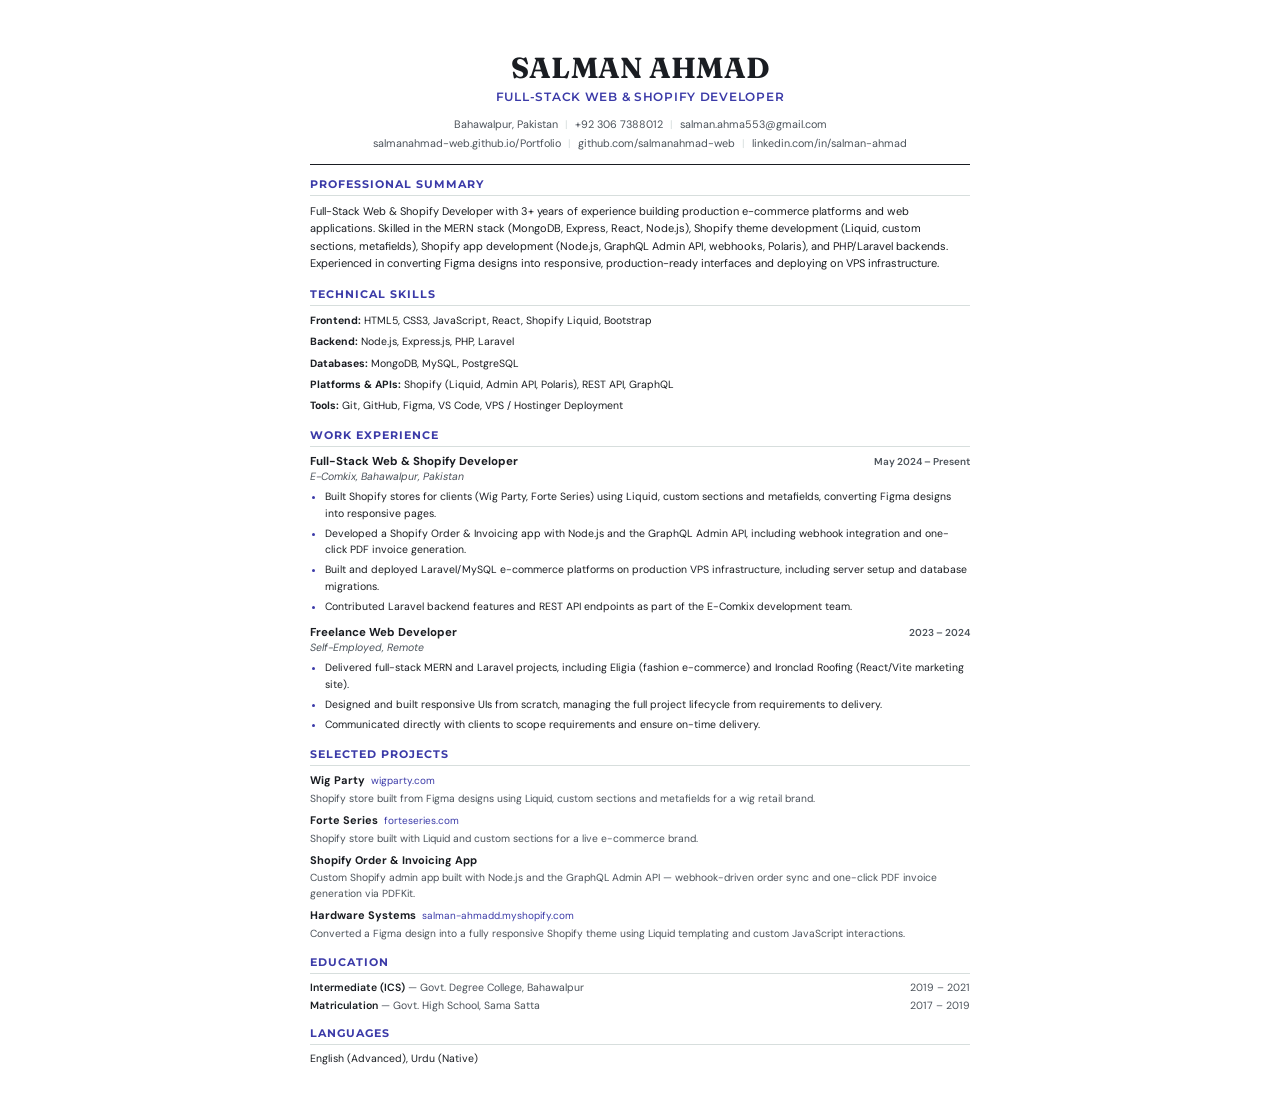
==== cv.html @ e88ec430 "feat: add ATS-friendly one-page resume source and update PDF Co-Authored-By: Claude Sonnet 5 <norepl" ====
<!DOCTYPE html>
<html lang="en">
<head>
<meta charset="UTF-8">
<title>Salman Ahmad — Resume</title>
<link rel="preconnect" href="https://fonts.googleapis.com">
<link rel="preconnect" href="https://fonts.gstatic.com" crossorigin>
<link href="https://fonts.googleapis.com/css2?family=DM+Sans:wght@400;500;600;700&family=Fraunces:wght@600;700&family=Montserrat:wght@600;700&display=swap" rel="stylesheet">
<style>
  :root{
    --ink:#1A1D22;
    --ink-soft:#4B525A;
    --line:#D7DEDD;
    --accent:#3B3AA8;
  }

  *{ box-sizing:border-box; }

  html,body{
    margin:0;
    padding:0;
    background:#fff;
    color:var(--ink);
    font-family:'DM Sans', Arial, Helvetica, sans-serif;
  }

  .page{
    width:8.27in;
    min-height:11.2in;
    margin:0 auto;
    padding:0.52in 0.7in;
  }

  a{ color:var(--accent); text-decoration:none; }
  a:hover{ text-decoration:underline; }

  /* ---------- header ---------- */
  .name{
    margin:0 0 4px;
    font-family:'Fraunces', serif;
    font-weight:700;
    font-size:29px;
    letter-spacing:.01em;
    color:var(--ink);
    text-align:center;
  }

  .title{
    margin:0 0 11px;
    font-family:'Montserrat', sans-serif;
    font-weight:600;
    font-size:12px;
    letter-spacing:.06em;
    text-transform:uppercase;
    color:var(--accent);
    text-align:center;
  }

  .contact{
    margin:0 0 2px;
    font-size:10.8px;
    line-height:1.75;
    color:var(--ink-soft);
    text-align:center;
    padding-bottom:11px;
    border-bottom:1.5px solid var(--ink);
  }

  .contact a{ color:var(--ink-soft); }
  .contact .sep{ margin:0 7px; color:var(--line); }

  /* ---------- sections ---------- */
  h2{
    margin:14px 0 7px;
    font-family:'Montserrat', sans-serif;
    font-weight:700;
    font-size:11px;
    letter-spacing:.09em;
    text-transform:uppercase;
    color:var(--accent);
    padding-bottom:4px;
    border-bottom:1px solid var(--line);
  }

  h2:first-of-type{ margin-top:12px; }

  p.summary{
    margin:0;
    font-size:11px;
    line-height:1.6;
    color:var(--ink);
  }

  /* ---------- skills ---------- */
  .skill-line{
    margin:0 0 5px;
    font-size:10.5px;
    line-height:1.55;
    color:var(--ink);
  }

  .skill-line b{
    font-weight:700;
    color:var(--ink);
  }

  /* ---------- experience / education rows ---------- */
  .entry{ margin-bottom:10px; }
  .entry:last-child{ margin-bottom:0; }

  .entry-head{
    display:flex;
    justify-content:space-between;
    align-items:baseline;
    gap:10px;
  }

  .role{
    font-weight:700;
    font-size:11.5px;
    color:var(--ink);
  }

  .date{
    flex-shrink:0;
    font-size:10px;
    font-weight:600;
    color:var(--ink-soft);
    white-space:nowrap;
  }

  .org{
    margin:1px 0 6px;
    font-size:10.5px;
    font-style:italic;
    color:var(--ink-soft);
  }

  ul.bullets{
    margin:0;
    padding-left:15px;
  }

  ul.bullets li{
    font-size:10.5px;
    line-height:1.55;
    color:var(--ink);
    margin-bottom:4px;
  }

  ul.bullets li::marker{ color:var(--accent); }

  /* ---------- projects ---------- */
  .proj{ margin-bottom:7px; }
  .proj:last-child{ margin-bottom:0; }

  .proj-head{
    font-size:11px;
    line-height:1.4;
  }

  .proj-head .proj-name{
    font-weight:700;
    color:var(--ink);
  }

  .proj-head .proj-link{
    margin-left:6px;
    font-size:10px;
  }

  .proj p{
    margin:2px 0 0;
    font-size:10.3px;
    line-height:1.5;
    color:var(--ink-soft);
  }

  /* ---------- education / languages ---------- */
  .edu-row{
    display:flex;
    justify-content:space-between;
    gap:10px;
    font-size:10.5px;
    margin-bottom:5px;
  }

  .edu-row .deg{ font-weight:600; color:var(--ink); }
  .edu-row .school{ color:var(--ink-soft); }
  .edu-row .yr{ flex-shrink:0; color:var(--ink-soft); white-space:nowrap; }

  .languages{ font-size:10.5px; color:var(--ink); }

  @media print{
    body{ -webkit-print-color-adjust:exact; print-color-adjust:exact; }
    @page{ size:A4; margin:0; }
    .page{ padding:0.5in 0.62in; width:auto; min-height:0; }
    .entry, .proj, h2{ break-inside:avoid; }
  }
</style>
</head>
<body>

<div class="page">

  <!-- HEADER -->
  <div class="name">SALMAN AHMAD</div>
  <div class="title">Full-Stack Web &amp; Shopify Developer</div>
  <div class="contact">
    Bahawalpur, Pakistan<span class="sep">|</span><a href="tel:+923067388012">+92 306 7388012</a><span class="sep">|</span><a href="mailto:salman.ahma553@gmail.com">salman.ahma553@gmail.com</a><br>
    <a href="https://salmanahmad-web.github.io/Portfolio/" target="_blank">salmanahmad-web.github.io/Portfolio</a><span class="sep">|</span><a href="https://github.com/salmanahmad-web" target="_blank">github.com/salmanahmad-web</a><span class="sep">|</span><a href="https://www.linkedin.com/in/salman-ahmad-989951346" target="_blank">linkedin.com/in/salman-ahmad</a>
  </div>

  <!-- SUMMARY -->
  <h2>Professional Summary</h2>
  <p class="summary">
    Full-Stack Web &amp; Shopify Developer with 3+ years of experience building production e-commerce platforms and web applications. Skilled in the MERN stack (MongoDB, Express, React, Node.js), Shopify theme development (Liquid, custom sections, metafields), Shopify app development (Node.js, GraphQL Admin API, webhooks, Polaris), and PHP/Laravel backends. Experienced in converting Figma designs into responsive, production-ready interfaces and deploying on VPS infrastructure.
  </p>

  <!-- SKILLS -->
  <h2>Technical Skills</h2>
  <p class="skill-line"><b>Frontend:</b> HTML5, CSS3, JavaScript, React, Shopify Liquid, Bootstrap</p>
  <p class="skill-line"><b>Backend:</b> Node.js, Express.js, PHP, Laravel</p>
  <p class="skill-line"><b>Databases:</b> MongoDB, MySQL, PostgreSQL</p>
  <p class="skill-line"><b>Platforms &amp; APIs:</b> Shopify (Liquid, Admin API, Polaris), REST API, GraphQL</p>
  <p class="skill-line"><b>Tools:</b> Git, GitHub, Figma, VS Code, VPS / Hostinger Deployment</p>

  <!-- EXPERIENCE -->
  <h2>Work Experience</h2>

  <div class="entry">
    <div class="entry-head">
      <span class="role">Full-Stack Web &amp; Shopify Developer</span>
      <span class="date">May 2024 – Present</span>
    </div>
    <div class="org">E-Comkix, Bahawalpur, Pakistan</div>
    <ul class="bullets">
      <li>Built Shopify stores for clients (Wig Party, Forte Series) using Liquid, custom sections and metafields, converting Figma designs into responsive pages.</li>
      <li>Developed a Shopify Order &amp; Invoicing app with Node.js and the GraphQL Admin API, including webhook integration and one-click PDF invoice generation.</li>
      <li>Built and deployed Laravel/MySQL e-commerce platforms on production VPS infrastructure, including server setup and database migrations.</li>
      <li>Contributed Laravel backend features and REST API endpoints as part of the E-Comkix development team.</li>
    </ul>
  </div>

  <div class="entry">
    <div class="entry-head">
      <span class="role">Freelance Web Developer</span>
      <span class="date">2023 – 2024</span>
    </div>
    <div class="org">Self-Employed, Remote</div>
    <ul class="bullets">
      <li>Delivered full-stack MERN and Laravel projects, including Eligia (fashion e-commerce) and Ironclad Roofing (React/Vite marketing site).</li>
      <li>Designed and built responsive UIs from scratch, managing the full project lifecycle from requirements to delivery.</li>
      <li>Communicated directly with clients to scope requirements and ensure on-time delivery.</li>
    </ul>
  </div>

  <!-- PROJECTS -->
  <h2>Selected Projects</h2>

  <div class="proj">
    <div class="proj-head"><span class="proj-name">Wig Party</span><a class="proj-link" href="https://wigparty.com/" target="_blank">wigparty.com</a></div>
    <p>Shopify store built from Figma designs using Liquid, custom sections and metafields for a wig retail brand.</p>
  </div>

  <div class="proj">
    <div class="proj-head"><span class="proj-name">Forte Series</span><a class="proj-link" href="https://forteseries.com/" target="_blank">forteseries.com</a></div>
    <p>Shopify store built with Liquid and custom sections for a live e-commerce brand.</p>
  </div>

  <div class="proj">
    <div class="proj-head"><span class="proj-name">Shopify Order &amp; Invoicing App</span></div>
    <p>Custom Shopify admin app built with Node.js and the GraphQL Admin API — webhook-driven order sync and one-click PDF invoice generation via PDFKit.</p>
  </div>

  <div class="proj">
    <div class="proj-head"><span class="proj-name">Hardware Systems</span><a class="proj-link" href="https://salman-ahmadd.myshopify.com" target="_blank">salman-ahmadd.myshopify.com</a></div>
    <p>Converted a Figma design into a fully responsive Shopify theme using Liquid templating and custom JavaScript interactions.</p>
  </div>

  <!-- EDUCATION -->
  <h2>Education</h2>
  <div class="edu-row"><span><span class="deg">Intermediate (ICS)</span> <span class="school">— Govt. Degree College, Bahawalpur</span></span><span class="yr">2019 – 2021</span></div>
  <div class="edu-row"><span><span class="deg">Matriculation</span> <span class="school">— Govt. High School, Sama Satta</span></span><span class="yr">2017 – 2019</span></div>

  <!-- LANGUAGES -->
  <h2>Languages</h2>
  <div class="languages">English (Advanced), Urdu (Native)</div>

</div>

</body>
</html>
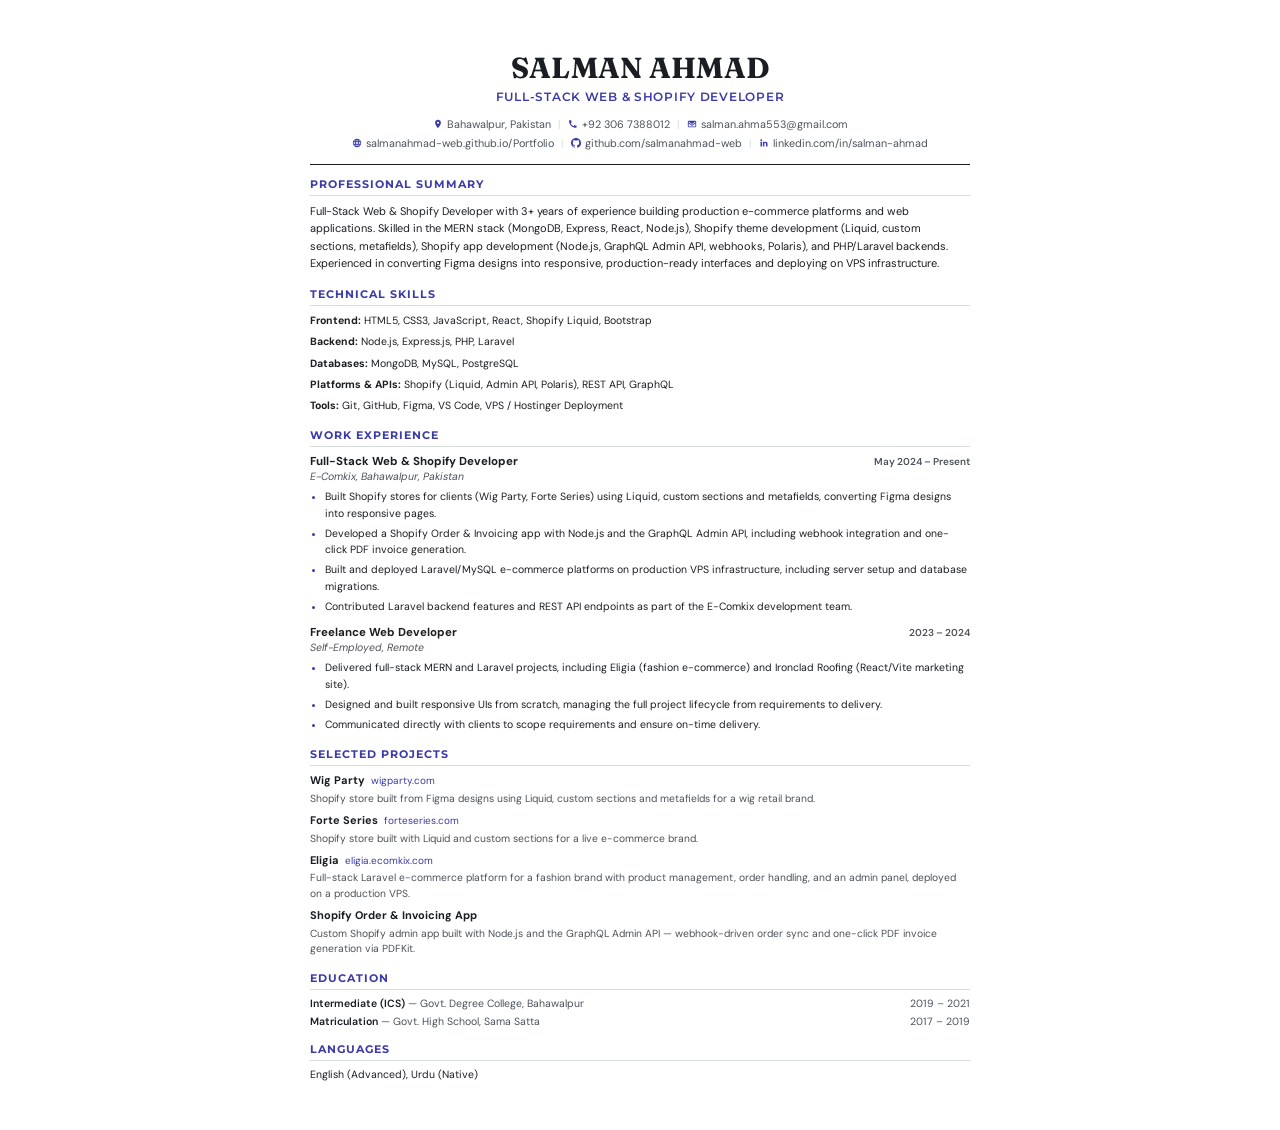
==== commit c0d78ed2: "update: reorder CV projects (swap Hardware Systems for Eligia) and add contact icons Co-Authored-By:" ====
--- a/cv.html
+++ b/cv.html
@@ -69,6 +69,14 @@
   .contact a{ color:var(--ink-soft); }
   .contact .sep{ margin:0 7px; color:var(--line); }
 
+  .c-icon{
+    width:10px;
+    height:10px;
+    margin-right:4px;
+    vertical-align:-1px;
+    fill:var(--accent);
+  }
+
   /* ---------- sections ---------- */
   h2{
     margin:14px 0 7px;
@@ -207,8 +215,8 @@
   <div class="name">SALMAN AHMAD</div>
   <div class="title">Full-Stack Web &amp; Shopify Developer</div>
   <div class="contact">
-    Bahawalpur, Pakistan<span class="sep">|</span><a href="tel:+923067388012">+92 306 7388012</a><span class="sep">|</span><a href="mailto:salman.ahma553@gmail.com">salman.ahma553@gmail.com</a><br>
-    <a href="https://salmanahmad-web.github.io/Portfolio/" target="_blank">salmanahmad-web.github.io/Portfolio</a><span class="sep">|</span><a href="https://github.com/salmanahmad-web" target="_blank">github.com/salmanahmad-web</a><span class="sep">|</span><a href="https://www.linkedin.com/in/salman-ahmad-989951346" target="_blank">linkedin.com/in/salman-ahmad</a>
+    <svg class="c-icon" viewBox="0 0 24 24"><path d="M12 2C8.13 2 5 5.13 5 9c0 5.25 7 13 7 13s7-7.75 7-13c0-3.87-3.13-7-7-7zm0 9.5A2.5 2.5 0 1 1 12 6.5a2.5 2.5 0 0 1 0 5z"/></svg>Bahawalpur, Pakistan<span class="sep">|</span><svg class="c-icon" viewBox="0 0 24 24"><path d="M6.6 10.8c1.4 2.7 3.6 4.9 6.3 6.3l2.1-2.1c.3-.3.7-.4 1-.2 1.1.4 2.3.6 3.5.6.6 0 1 .4 1 1V20c0 .6-.4 1-1 1-9.4 0-17-7.6-17-17 0-.6.4-1 1-1h3.5c.6 0 1 .4 1 1 0 1.2.2 2.4.6 3.5.1.3 0 .7-.2 1l-2.1 2.1z"/></svg><a href="tel:+923067388012">+92 306 7388012</a><span class="sep">|</span><svg class="c-icon" viewBox="0 0 24 24"><path d="M4 4h16c1.1 0 2 .9 2 2v12c0 1.1-.9 2-2 2H4c-1.1 0-2-.9-2-2V6c0-1.1.9-2 2-2zm0 2.24V8.1l8 5.99 8-5.99V6.24L12 12.1 4 6.24zM4 10.51V18h16v-7.49l-7.4 5.54a1 1 0 0 1-1.2 0L4 10.51z"/></svg><a href="mailto:salman.ahma553@gmail.com">salman.ahma553@gmail.com</a><br>
+    <svg class="c-icon" viewBox="0 0 24 24"><path d="M12 2a10 10 0 1 0 0 20 10 10 0 0 0 0-20zm6.93 6H16.5a15.7 15.7 0 0 0-1.26-3.86A8.03 8.03 0 0 1 18.93 8zM12 4.04c.83 1.1 1.5 2.5 1.94 3.96h-3.88c.44-1.46 1.11-2.86 1.94-3.96zM4.26 14A7.9 7.9 0 0 1 4 12c0-.69.1-1.36.26-2H7.5c-.08.65-.13 1.32-.13 2s.05 1.35.13 2H4.26zm.81 2h2.43a15.7 15.7 0 0 0 1.26 3.86A8.03 8.03 0 0 1 5.07 16zm2.43-8H5.07a8.03 8.03 0 0 1 3.69-3.86A15.7 15.7 0 0 0 7.5 8zM12 19.96c-.83-1.1-1.5-2.5-1.94-3.96h3.88c-.44 1.46-1.11 2.86-1.94 3.96zM14.5 14h-5a13.7 13.7 0 0 1-.14-2c0-.68.05-1.35.14-2h5c.09.65.14 1.32.14 2s-.05 1.35-.14 2zm.15 5.86A15.7 15.7 0 0 0 15.91 16h2.43a8.03 8.03 0 0 1-3.69 3.86zM16.5 14c.08-.65.13-1.32.13-2s-.05-1.35-.13-2h3.24c.16.64.26 1.31.26 2s-.1 1.36-.26 2H16.5z"/></svg><a href="https://salmanahmad-web.github.io/Portfolio/" target="_blank">salmanahmad-web.github.io/Portfolio</a><span class="sep">|</span><svg class="c-icon" viewBox="0 0 16 16"><path d="M8 0C3.58 0 0 3.58 0 8c0 3.54 2.29 6.53 5.47 7.59.4.07.55-.17.55-.38 0-.19-.01-.82-.01-1.49-2.01.37-2.53-.49-2.69-.94-.09-.23-.48-.94-.82-1.13-.28-.15-.68-.52-.01-.53.63-.01 1.08.58 1.23.82.72 1.21 1.87.87 2.33.66.07-.52.28-.87.51-1.07-1.78-.2-3.64-.89-3.64-3.95 0-.87.31-1.59.82-2.15-.08-.2-.36-1.02.08-2.12 0 0 .67-.21 2.2.82.64-.18 1.32-.27 2-.27.68 0 1.36.09 2 .27 1.53-1.04 2.2-.82 2.2-.82.44 1.1.16 1.92.08 2.12.51.56.82 1.27.82 2.15 0 3.07-1.87 3.75-3.65 3.95.29.25.54.73.54 1.48 0 1.07-.01 1.93-.01 2.2 0 .21.15.46.55.38A8.01 8.01 0 0 0 16 8c0-4.42-3.58-8-8-8z"/></svg><a href="https://github.com/salmanahmad-web" target="_blank">github.com/salmanahmad-web</a><span class="sep">|</span><svg class="c-icon" viewBox="0 0 24 24"><path d="M20.45 20.45h-3.56v-5.57c0-1.33-.02-3.03-1.85-3.03-1.85 0-2.14 1.45-2.14 2.94v5.66H9.34V9h3.41v1.56h.05c.48-.9 1.64-1.85 3.37-1.85 3.6 0 4.27 2.37 4.27 5.46v6.28zM5.34 7.43a2.07 2.07 0 1 1 0-4.14 2.07 2.07 0 0 1 0 4.14zM7.12 20.45H3.56V9h3.56v11.45z"/></svg><a href="https://www.linkedin.com/in/salman-ahmad-989951346" target="_blank">linkedin.com/in/salman-ahmad</a>
   </div>
 
   <!-- SUMMARY -->
@@ -269,13 +277,13 @@
   </div>
 
   <div class="proj">
+    <div class="proj-head"><span class="proj-name">Eligia</span><a class="proj-link" href="https://eligia.ecomkix.com/" target="_blank">eligia.ecomkix.com</a></div>
+    <p>Full-stack Laravel e-commerce platform for a fashion brand with product management, order handling, and an admin panel, deployed on a production VPS.</p>
+  </div>
+
+  <div class="proj">
     <div class="proj-head"><span class="proj-name">Shopify Order &amp; Invoicing App</span></div>
     <p>Custom Shopify admin app built with Node.js and the GraphQL Admin API — webhook-driven order sync and one-click PDF invoice generation via PDFKit.</p>
-  </div>
-
-  <div class="proj">
-    <div class="proj-head"><span class="proj-name">Hardware Systems</span><a class="proj-link" href="https://salman-ahmadd.myshopify.com" target="_blank">salman-ahmadd.myshopify.com</a></div>
-    <p>Converted a Figma design into a fully responsive Shopify theme using Liquid templating and custom JavaScript interactions.</p>
   </div>
 
   <!-- EDUCATION -->
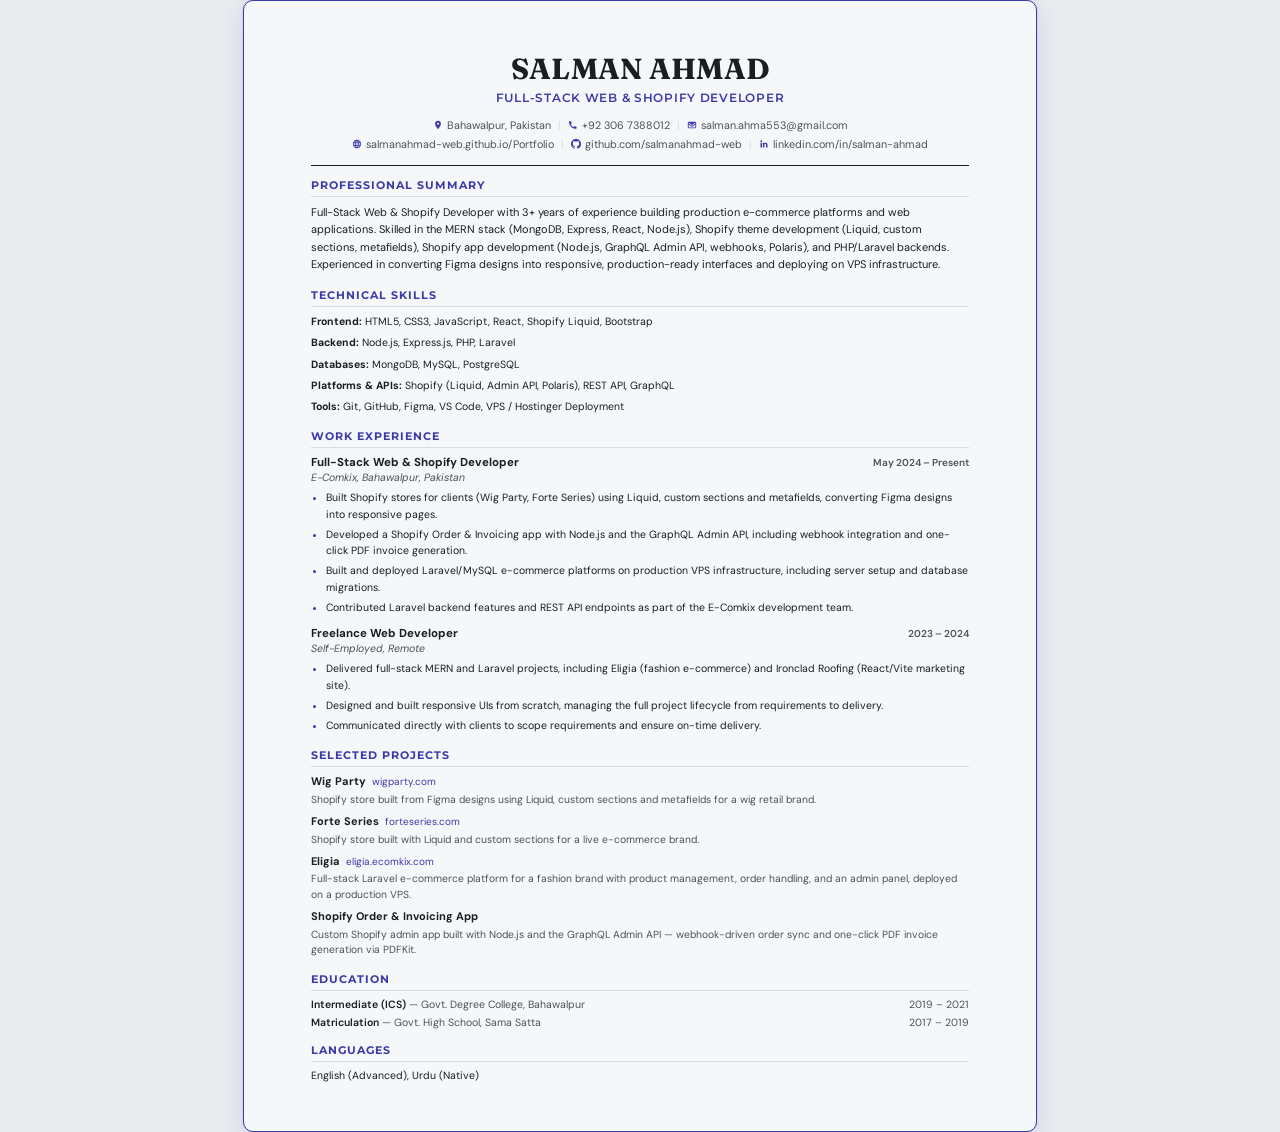
==== commit 87e945aa: "style: add subtle page background and accent-colored border with glow to CV Co-Authored-By: Claude S" ====
--- a/cv.html
+++ b/cv.html
@@ -19,7 +19,7 @@
   html,body{
     margin:0;
     padding:0;
-    background:#fff;
+    background:#E9EBEF;
     color:var(--ink);
     font-family:'DM Sans', Arial, Helvetica, sans-serif;
   }
@@ -29,6 +29,10 @@
     min-height:11.2in;
     margin:0 auto;
     padding:0.52in 0.7in;
+    background:#F6F7F9;
+    border:1.5px solid var(--accent);
+    border-radius:10px;
+    box-shadow:0 0 0 1px rgba(59,58,168,.06), 0 6px 22px rgba(59,58,168,.14);
   }
 
   a{ color:var(--accent); text-decoration:none; }
@@ -200,9 +204,9 @@
   .languages{ font-size:10.5px; color:var(--ink); }
 
   @media print{
-    body{ -webkit-print-color-adjust:exact; print-color-adjust:exact; }
-    @page{ size:A4; margin:0; }
-    .page{ padding:0.5in 0.62in; width:auto; min-height:0; }
+    body{ -webkit-print-color-adjust:exact; print-color-adjust:exact; background:#F6F7F9; }
+    @page{ size:A4; margin:0.14in; }
+    .page{ padding:0.36in 0.48in; width:auto; min-height:0; }
     .entry, .proj, h2{ break-inside:avoid; }
   }
 </style>
